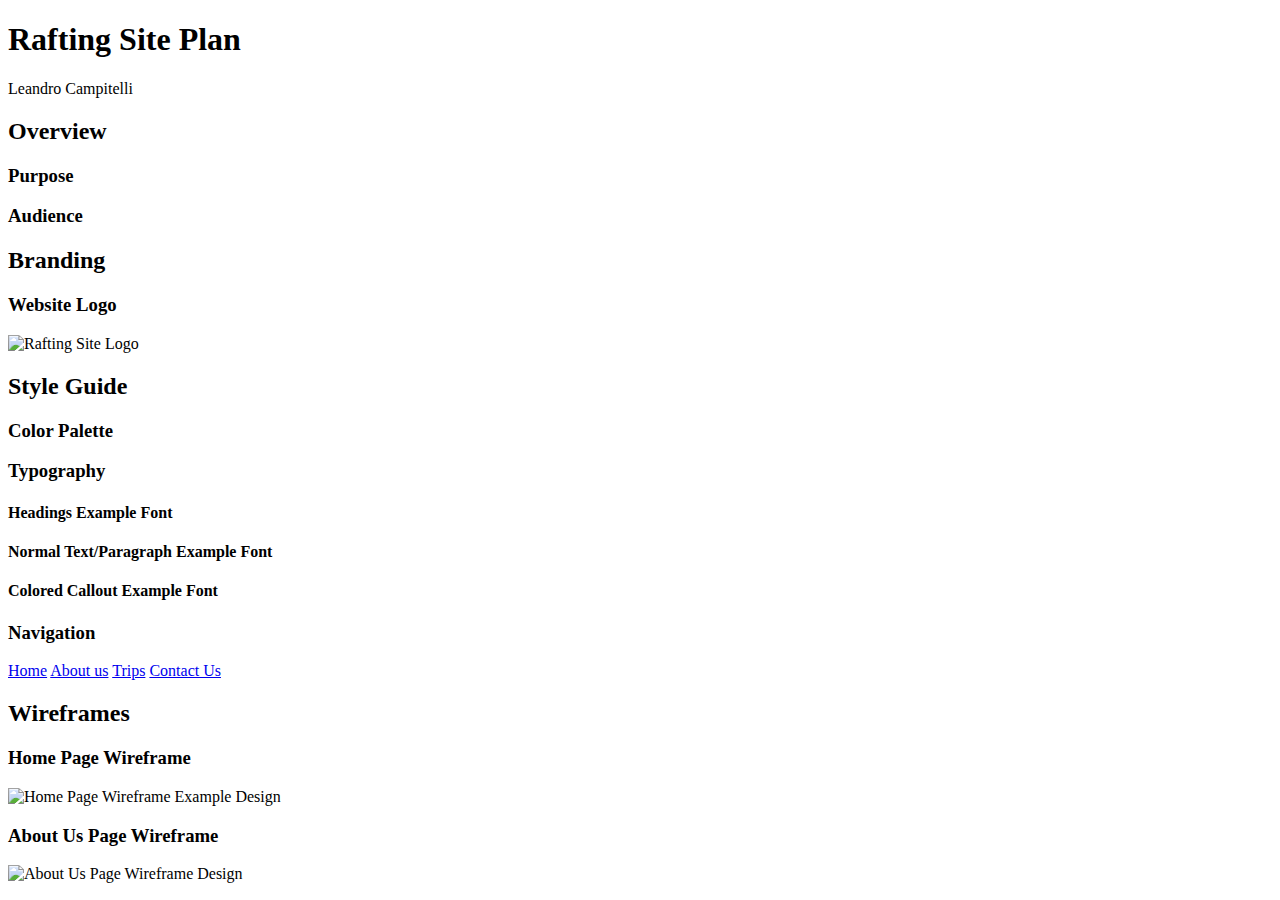
==== wwr/site-plan-rafting.html @ fd33a04b "css added" ====
<!DOCTYPE html>
<html lang="en-US">
<head>
    <meta charset="UTF-8">
    <meta name="viewport" content="width=device-width, initial-scale=1.0">
    <meta name="description" content="The rafting site plan includes the site purpose, the target audience, branding information, and a style guide for the course website project">
    <meta name="author" content="Leandro Campitelli">
    <link rel="stylesheet" href="styles/site-plan-rafting.css">
    <title>Rafting Site Plan | Leandro Campitelli</title>
</head>
<body>
    
<header>
    <h1>Rafting Site Plan</h1>
    <div>Leandro Campitelli</div>
</header>

<main>
<h2>Overview</h2>
<h3>Purpose</h3>
<p></p>
<h3>Audience</h3>
<p></p>
<h2>Branding</h2>
<h3>Website Logo</h3>
<img src="images/logo.png" alt="Rafting Site Logo">
<h2>Style Guide</h2>
<h3>Color Palette</h3>
<p></p>
<h3>Typography</h3>
<h4>Headings Example Font</h4>
<h4>Normal Text/Paragraph Example Font</h4>
<p></p>
<h4>Colored Callout Example Font</h4>
<p></p>
<h3>Navigation</h3>
<nav>
    <a href="#">Home</a>
    <a href="#">About us</a>
    <a href="#">Trips</a>
    <a href="#">Contact Us</a>
</nav>
<h2>Wireframes</h2>
<h3>Home Page Wireframe</h3>
<img src="https://byui-cse.github.io/wdd130-ww-course/images/wwr/wwr-wireframe--home.png" alt="Home Page Wireframe Example Design" width="700">
<h3>About Us Page Wireframe</h3>
<img src="https://byui-cse.github.io/wdd130-ww-course/images/wwr/wwr-wireframe-aboutus-update.png" alt="About Us Page Wireframe Design" width="700">
</main>

</body>
</html>
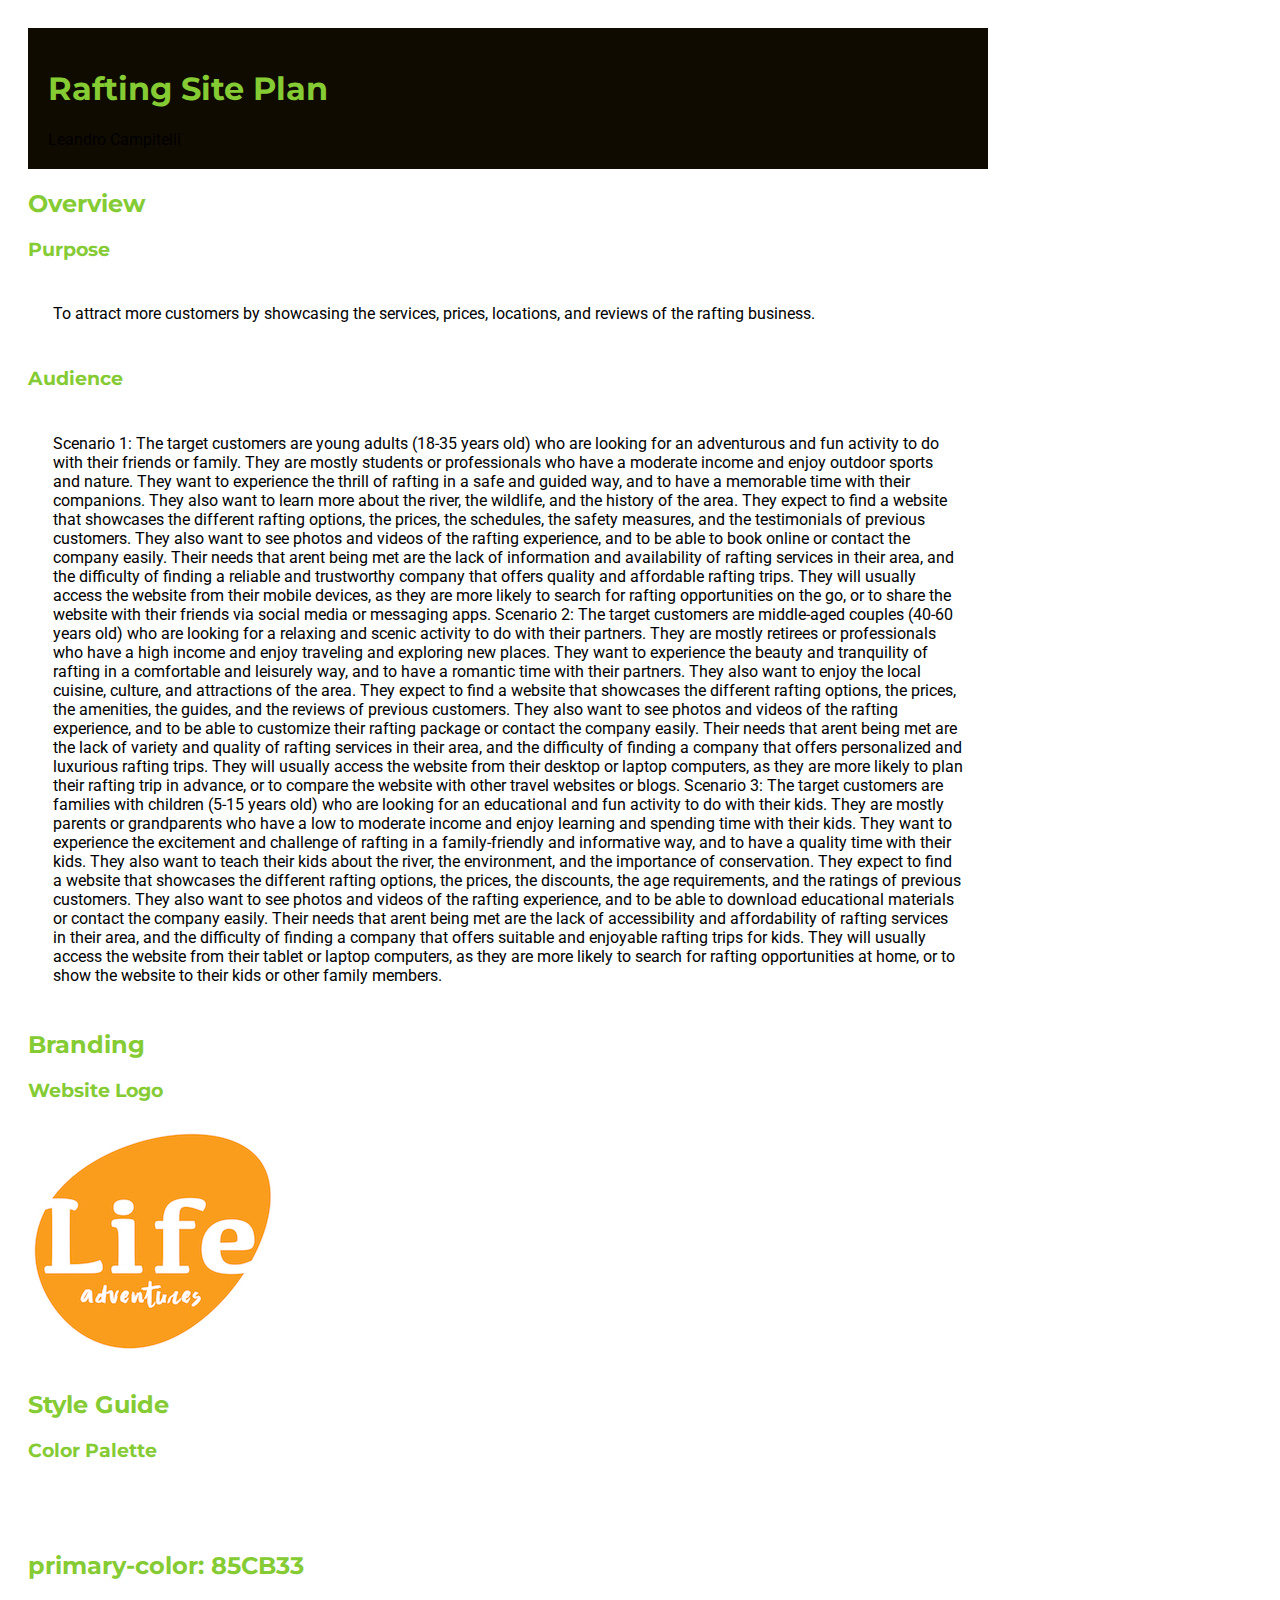
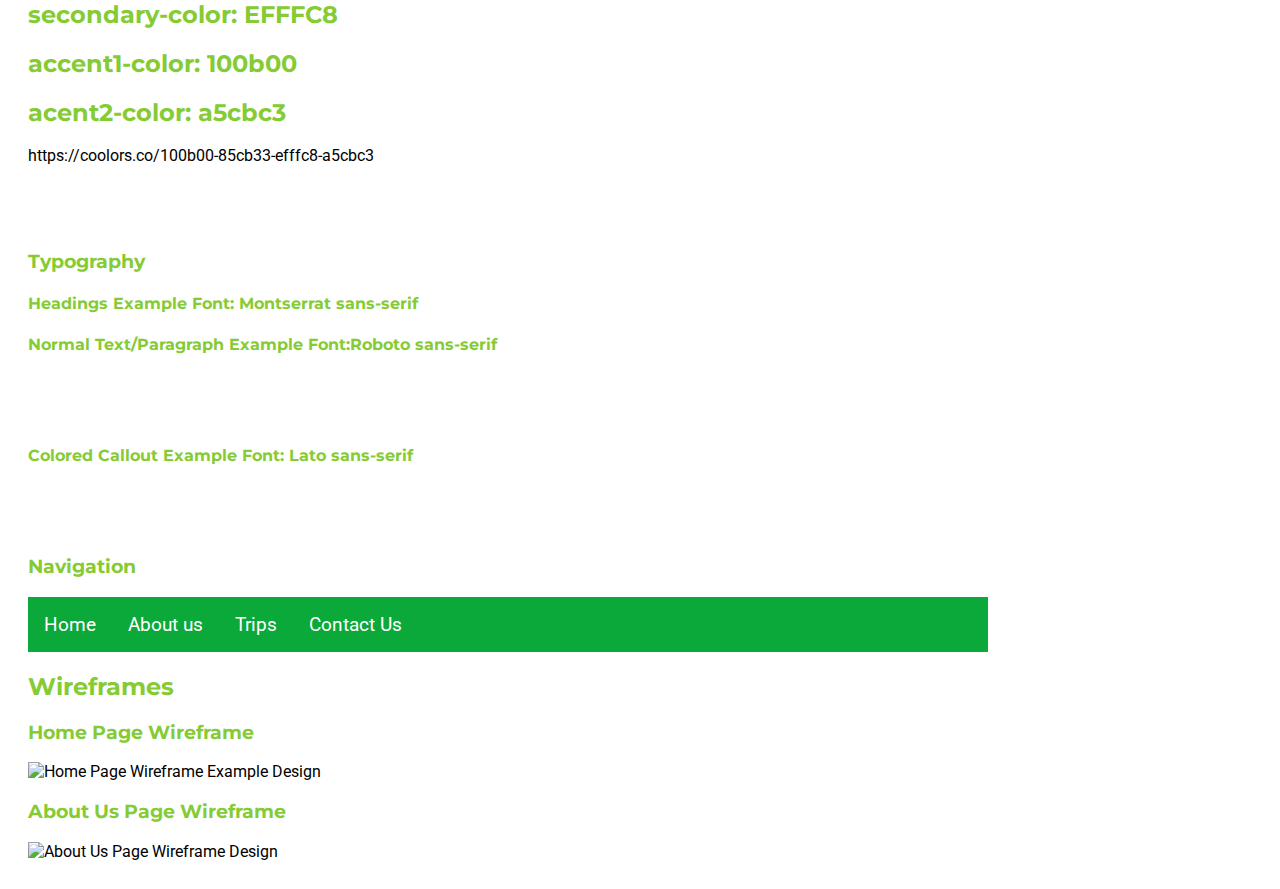
==== commit 0d0dbf4c: "SitePlan" ====
--- a/wwr/site-plan-rafting.html
+++ b/wwr/site-plan-rafting.html
@@ -18,20 +18,48 @@
 <main>
 <h2>Overview</h2>
 <h3>Purpose</h3>
-<p></p>
+<p>To attract more customers by showcasing the services, prices, locations, and reviews of the rafting business.</p>
 <h3>Audience</h3>
-<p></p>
+<p>Scenario 1:
+
+    The target customers are young adults (18-35 years old) who are looking for an adventurous and fun activity to do with their friends or family. They are mostly students or professionals who have a moderate income and enjoy outdoor sports and nature.
+    They want to experience the thrill of rafting in a safe and guided way, and to have a memorable time with their companions. They also want to learn more about the river, the wildlife, and the history of the area.
+    They expect to find a website that showcases the different rafting options, the prices, the schedules, the safety measures, and the testimonials of previous customers. They also want to see photos and videos of the rafting experience, and to be able to book online or contact the company easily.
+    Their needs that arent being met are the lack of information and availability of rafting services in their area, and the difficulty of finding a reliable and trustworthy company that offers quality and affordable rafting trips.
+    They will usually access the website from their mobile devices, as they are more likely to search for rafting opportunities on the go, or to share the website with their friends via social media or messaging apps.
+    Scenario 2:
+    
+    The target customers are middle-aged couples (40-60 years old) who are looking for a relaxing and scenic activity to do with their partners. They are mostly retirees or professionals who have a high income and enjoy traveling and exploring new places.
+    They want to experience the beauty and tranquility of rafting in a comfortable and leisurely way, and to have a romantic time with their partners. They also want to enjoy the local cuisine, culture, and attractions of the area.
+    They expect to find a website that showcases the different rafting options, the prices, the amenities, the guides, and the reviews of previous customers. They also want to see photos and videos of the rafting experience, and to be able to customize their rafting package or contact the company easily.
+    Their needs that arent being met are the lack of variety and quality of rafting services in their area, and the difficulty of finding a company that offers personalized and luxurious rafting trips.
+    They will usually access the website from their desktop or laptop computers, as they are more likely to plan their rafting trip in advance, or to compare the website with other travel websites or blogs.
+    Scenario 3:
+    
+    The target customers are families with children (5-15 years old) who are looking for an educational and fun activity to do with their kids. They are mostly parents or grandparents who have a low to moderate income and enjoy learning and spending time with their kids.
+    They want to experience the excitement and challenge of rafting in a family-friendly and informative way, and to have a quality time with their kids. They also want to teach their kids about the river, the environment, and the importance of conservation.
+    They expect to find a website that showcases the different rafting options, the prices, the discounts, the age requirements, and the ratings of previous customers. They also want to see photos and videos of the rafting experience, and to be able to download educational materials or contact the company easily.
+    Their needs that arent being met are the lack of accessibility and affordability of rafting services in their area, and the difficulty of finding a company that offers suitable and enjoyable rafting trips for kids.
+    They will usually access the website from their tablet or laptop computers, as they are more likely to search for rafting opportunities at home, or to show the website to their kids or other family members.</p>
 <h2>Branding</h2>
 <h3>Website Logo</h3>
-<img src="images/logo.png" alt="Rafting Site Logo">
+<img src="/wwr/images/rafting-logo.jpg" alt="Rafting Site Logo">
 <h2>Style Guide</h2>
 <h3>Color Palette</h3>
+<p>
+    <h2>primary-color: 85CB33</h2>
+    <h2>secondary-color: EFFFC8</h2>
+    <h2>accent1-color: 100b00</h2>
+    <h2>acent2-color: a5cbc3</h2>
+    https://coolors.co/100b00-85cb33-efffc8-a5cbc3
+
+</p>
+<h3>Typography</h3>
+<h4>Headings Example Font: Montserrat  sans-serif</h4>
+
+<h4>Normal Text/Paragraph Example Font:Roboto sans-serif</h4>
 <p></p>
-<h3>Typography</h3>
-<h4>Headings Example Font</h4>
-<h4>Normal Text/Paragraph Example Font</h4>
-<p></p>
-<h4>Colored Callout Example Font</h4>
+<h4>Colored Callout Example Font: Lato sans-serif</h4>
 <p></p>
 <h3>Navigation</h3>
 <nav>
@@ -42,7 +70,7 @@
 </nav>
 <h2>Wireframes</h2>
 <h3>Home Page Wireframe</h3>
-<img src="https://byui-cse.github.io/wdd130-ww-course/images/wwr/wwr-wireframe--home.png" alt="Home Page Wireframe Example Design" width="700">
+<img src="https://byui-cse.github.io/wdd130-ww-course/images/wwr/wwr-wireframe-home.png" alt="Home Page Wireframe Example Design" width="700">
 <h3>About Us Page Wireframe</h3>
 <img src="https://byui-cse.github.io/wdd130-ww-course/images/wwr/wwr-wireframe-aboutus-update.png" alt="About Us Page Wireframe Design" width="700">
 </main>
--- a/wwr/styles/site-plan-rafting.css
+++ b/wwr/styles/site-plan-rafting.css
@@ -0,0 +1,58 @@
+@import url('https://fonts.googleapis.com/css2?family=Lato:ital,wght@0,100;0,300;0,400;0,700;0,900;1,100;1,300;1,400;1,700;1,900&family=Montserrat:ital,wght@0,100..900;1,100..900&family=Roboto:ital,wght@0,100;0,300;0,400;0,500;0,700;0,900;1,100;1,300;1,400;1,500;1,700;1,900&display=swap');
+
+body {
+font-family: var(--paragraph-font);
+max-width: 960px;
+padding: 20px;
+}
+
+:root{
+    --primary-color: #85cb33;
+    --secondary-color:#efffc8;
+    --acent1-color:#100b00;
+    --acent2-color:#a5cbc3;
+
+    --heading-font:Montserrat, sans serif;
+    --paragraph-font:Roboto,sans serif;
+
+    --nav-background-color:rgb(11, 168, 58);
+    --nav-link-color:white;
+    --nav-hover-link-color:#black;
+    --nav-hover-background-color:green;
+}
+
+h1,h2,h3,h4,h5,h6{
+font-family: var(--heading-font);
+color: var(--primary-color);
+}
+
+header{
+    padding: 20px;
+    background-color: var(--acent1-color);
+}
+p{
+    padding: 25px;
+}
+
+
+nav{
+    background-color: var(--nav-background-color);
+    font-size: 1.2rem;
+    display: flex;
+    }
+
+nav a{
+    display: block;
+    color: var(--nav-link-color);
+    text-decoration: none;
+    padding: 1rem;
+}
+
+nav a:link, nav a:visited{
+    color: var(--nav-link-color);
+    }
+
+nav a:hover{
+    color:var(--nav-hover-background-color);
+
+}